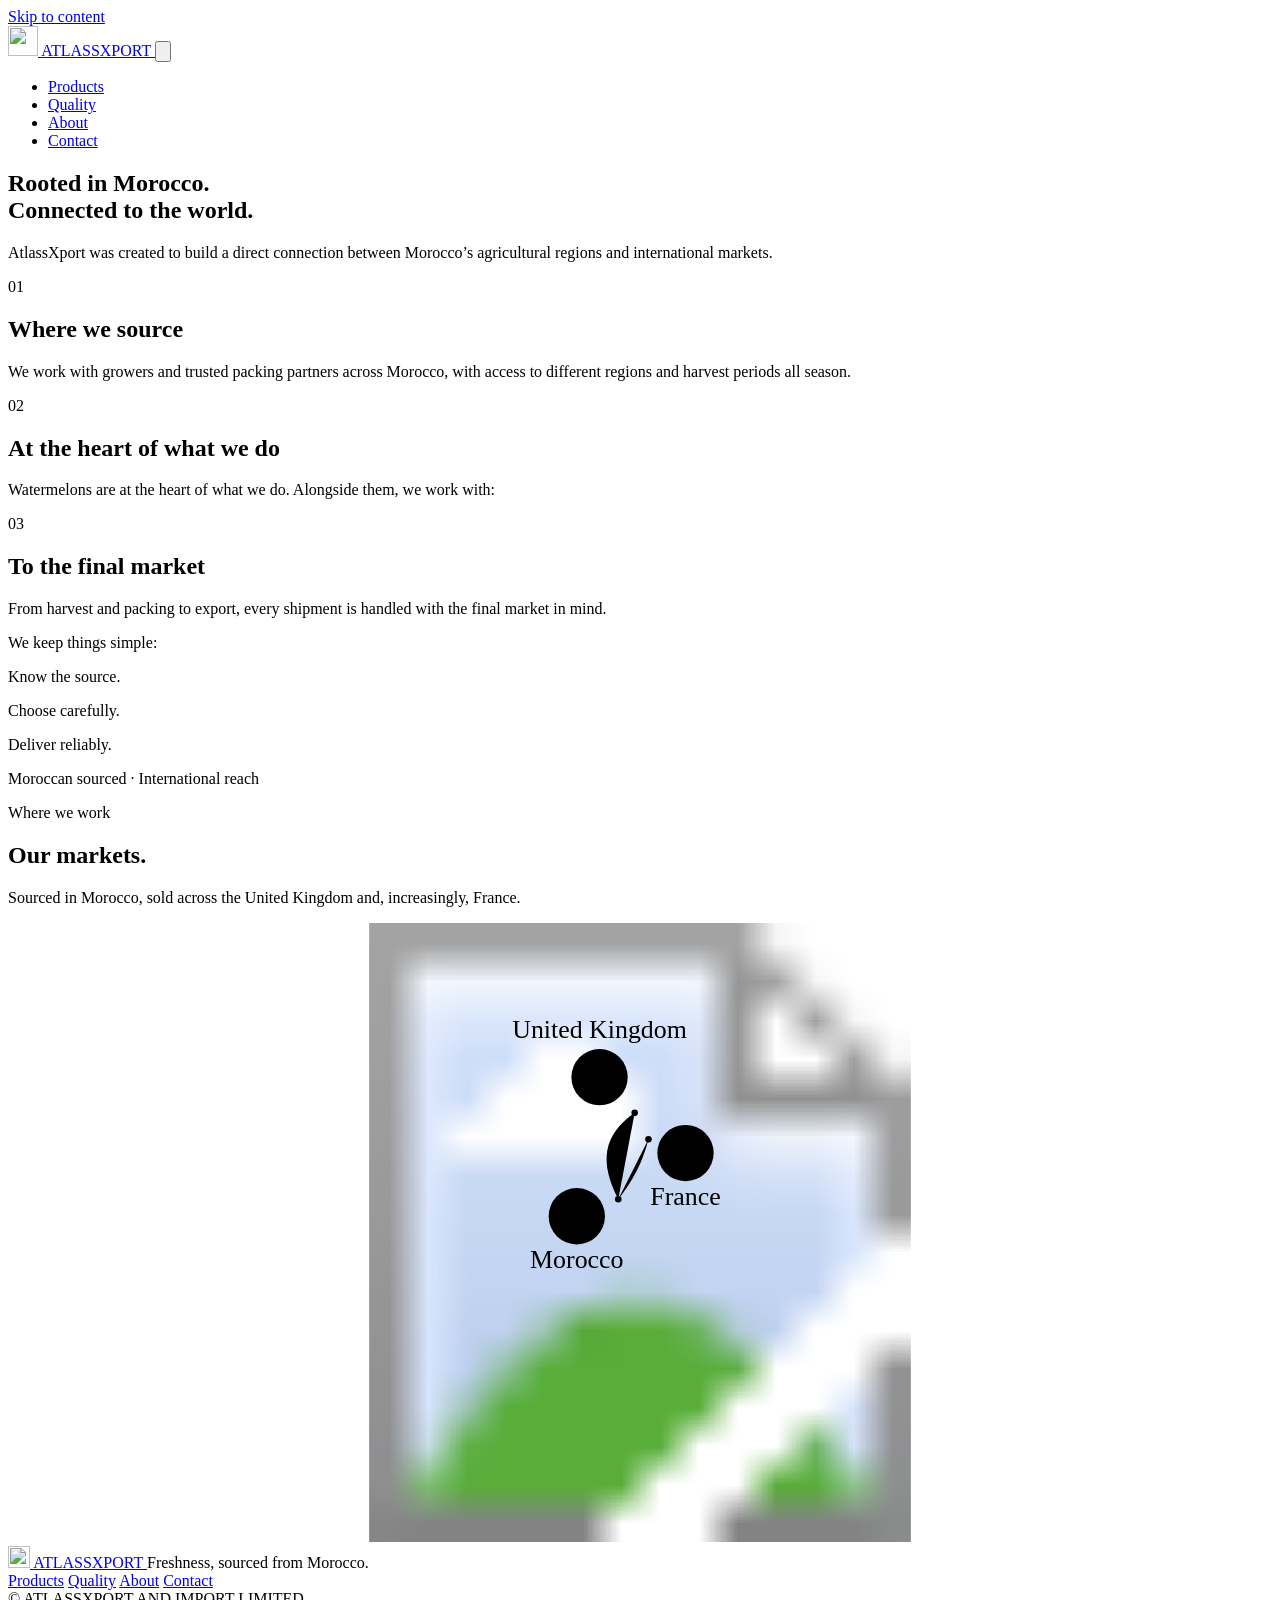
==== about.html @ 6ae71a1c "Add files via upload" ====
<!doctype html>
<html lang="en">
<head>
  <meta charset="utf-8">
  <meta name="viewport" content="width=device-width, initial-scale=1">
  <title>About — ATLASSXPORT</title>
  <meta name="description" content="ATLASSXPORT connects Moroccan agriculture with international markets, from a UK base.">
  <meta property="og:title" content="About — ATLASSXPORT">
  <meta property="og:description" content="ATLASSXPORT connects Moroccan agriculture with international markets, from a UK base.">
  <meta property="og:type" content="website">
  <link rel="icon" href="assets/logo.png" type="image/png">
  <link rel="stylesheet" href="css/style.css?v=23">
</head>
<body>
  <a class="skip-link" href="#main">Skip to content</a>

  <header class="site-header">
    <nav class="site-nav" aria-label="Primary">
      <a class="brand" href="index.html">
        <img src="assets/logo.png" alt="" width="30" height="30">
        <span>ATLASSXPORT</span>
      </a>
      <button class="nav-toggle" aria-expanded="false" aria-controls="nav-links" aria-label="Toggle menu">
        <svg viewBox="0 0 24 24" fill="none" stroke="currentColor" stroke-width="2" stroke-linecap="round"><path d="M3 6h18M3 12h18M3 18h18"/></svg>
      </button>
      <ul class="nav-links" id="nav-links">
        <li><a href="index.html">Products</a></li>
        <li><a href="quality.html">Quality</a></li>
        <li><a href="about.html" aria-current="page">About</a></li>
        <li><a href="contact.html">Contact</a></li>
      </ul>
    </nav>
  </header>

  <main id="main">
    <div class="wrap">
      <section class="ab-hero" aria-label="About AtlassXport">
        <h1 class="ab-title reveal">Rooted in Morocco.<br><span>Connected to the world.</span></h1>
        <p class="ab-lead reveal">AtlassXport was created to build a direct connection between Morocco&rsquo;s agricultural regions and international markets.</p>

        <div class="ab-grid">
          <article class="ab-card reveal" style="--c:#145c39">
            <span class="ab-num">01</span>
            <h2>Where we source</h2>
            <p>We work with growers and trusted packing partners across Morocco, with access to different regions and harvest periods all season.</p>
          </article>
          <article class="ab-card ab-card--wide reveal" style="--c:#c81e3e;--reveal-delay:120ms">
            <span class="ab-num">02</span>
            <h2>At the heart of what we do</h2>
            <p>Watermelons are at the heart of what we do. Alongside them, we work with:</p>
            <div class="ab-chips" data-product-chips aria-label="Our products"></div>
          </article>
          <article class="ab-card reveal" style="--c:#e8720c;--reveal-delay:240ms">
            <span class="ab-num">03</span>
            <h2>To the final market</h2>
            <p>From harvest and packing to export, every shipment is handled with the final market in mind.</p>
          </article>
        </div>

        <div class="ab-quote reveal">
          <p class="ab-quote-lead">We keep things simple:</p>
          <p class="ab-quote-line" style="--i:0">Know the source.</p>
          <p class="ab-quote-line" style="--i:1">Choose carefully.</p>
          <p class="ab-quote-line" style="--i:2">Deliver reliably.</p>
        </div>
      </section>

      <section class="stripe reveal journey-section" aria-label="From Morocco to the world">
        <p class="final-line">Moroccan sourced &middot; International reach</p>
      </section>

      <section class="stripe reveal markets-section" aria-label="Where we work">
        <span class="section-label">Where we work</span>
        <h2 class="mega markets-heading">Our markets.</h2>
        <p class="story-line">Sourced in Morocco, sold across the United Kingdom and, increasingly, France.</p>

        <div class="markets-map" data-markets-map>
          <svg class="markets-svg" viewBox="0 0 1000 490" role="group" aria-label="World map showing Morocco, the United Kingdom and France" data-map-svg>
            <defs>
              <clipPath id="flag-clip"><circle r="16"/></clipPath>
              <g id="flag-uk">
                <rect x="-16" y="-16" width="32" height="32" fill="#012169"/>
                <path d="M-16 -16L16 16M16 -16L-16 16" stroke="#fff" stroke-width="6"/>
                <path d="M-16 -16L16 16M16 -16L-16 16" stroke="#C8102E" stroke-width="2.4"/>
                <path d="M-16 0H16M0 -16V16" stroke="#fff" stroke-width="11"/>
                <path d="M-16 0H16M0 -16V16" stroke="#C8102E" stroke-width="6.4"/>
              </g>
              <g id="flag-fr">
                <rect x="-16" y="-16" width="10.7" height="32" fill="#0055A4"/>
                <rect x="-5.4" y="-16" width="10.8" height="32" fill="#fff"/>
                <rect x="5.3" y="-16" width="10.7" height="32" fill="#EF4135"/>
              </g>
              <g id="flag-ma">
                <rect x="-16" y="-16" width="32" height="32" fill="#C1272D"/>
                <path d="M0 -8.5L5 6.9L-8.1 -2.6H8.1L-5 6.9Z" fill="none" stroke="#006233" stroke-width="2.3" stroke-linejoin="miter"/>
              </g>
            </defs>

            <image href="assets/world-land.svg?v=3" x="0" y="0" width="1000" height="489.8" preserveAspectRatio="xMidYMid meet"/>

            <path class="route route--uk" d="M482.8 218.6C468 190 470 168 495.8 150.2"/>
            <path class="route route--fr" d="M482.8 218.6C494 204 502 190 506.7 171.1"/>

            <line class="leader" x1="495.8" y1="150.2" x2="468" y2="122"/>
            <line class="leader" x1="506.7" y1="171.1" x2="536" y2="182"/>
            <line class="leader" x1="482.8" y1="218.6" x2="450" y2="232"/>
            <circle class="geo-dot" cx="495.8" cy="150.2" r="2.6"/>
            <circle class="geo-dot" cx="506.7" cy="171.1" r="2.6"/>
            <circle class="geo-dot" cx="482.8" cy="218.6" r="2.6"/>

            <g class="market-flag market-flag--ma" data-market="ma" transform="translate(450 232) scale(1.28)" tabindex="0" role="button" aria-label="Morocco" aria-expanded="false">
              <g class="flag-inner">
                <circle class="flag-ping" r="16"/>
                <g clip-path="url(#flag-clip)"><use href="#flag-ma"/></g>
                <circle class="flag-edge" r="17.4"/>
                <circle class="flag-ring" r="16"/>
              </g>
              <text class="flag-label" y="32" text-anchor="middle">Morocco</text>
            </g>
            <g class="market-flag market-flag--uk" data-market="uk" transform="translate(468 122) scale(1.28)" tabindex="0" role="button" aria-label="United Kingdom" aria-expanded="false">
              <g class="flag-inner">
                <circle class="flag-ping" r="16"/>
                <g clip-path="url(#flag-clip)"><use href="#flag-uk"/></g>
                <circle class="flag-edge" r="17.4"/>
                <circle class="flag-ring" r="16"/>
              </g>
              <text class="flag-label" y="-24" text-anchor="middle">United Kingdom</text>
            </g>
            <g class="market-flag market-flag--fr" data-market="fr" transform="translate(536 182) scale(1.28)" tabindex="0" role="button" aria-label="France" aria-expanded="false">
              <g class="flag-inner">
                <circle class="flag-ping" r="16"/>
                <g clip-path="url(#flag-clip)"><use href="#flag-fr"/></g>
                <circle class="flag-edge" r="17.4"/>
                <circle class="flag-ring" r="16"/>
              </g>
              <text class="flag-label" y="32" text-anchor="middle">France</text>
            </g>
          </svg>

          <div class="market-card" data-market-card hidden>
            <strong data-market-card-title></strong>
            <span data-market-card-text></span>
          </div>
        </div>
      </section>
    </div>
  </main>

  <footer class="site-footer">
    <div class="wrap">
      <a class="foot-brand" href="index.html">
        <img src="assets/logo.png" alt="" width="22" height="22">
        <span>ATLASSXPORT</span>
      </a>
      <span>Freshness, sourced from Morocco.</span>
      <div class="foot-links">
        <a href="index.html">Products</a>
        <a href="quality.html">Quality</a>
        <a href="about.html">About</a>
        <a href="contact.html">Contact</a>
      </div>
      <span>&copy; <span data-year></span> ATLASSXPORT AND IMPORT LIMITED</span>
    </div>
  </footer>

  <script src="js/products.js?v=23"></script>
  <script src="js/main.js?v=23"></script>
</body>
</html>
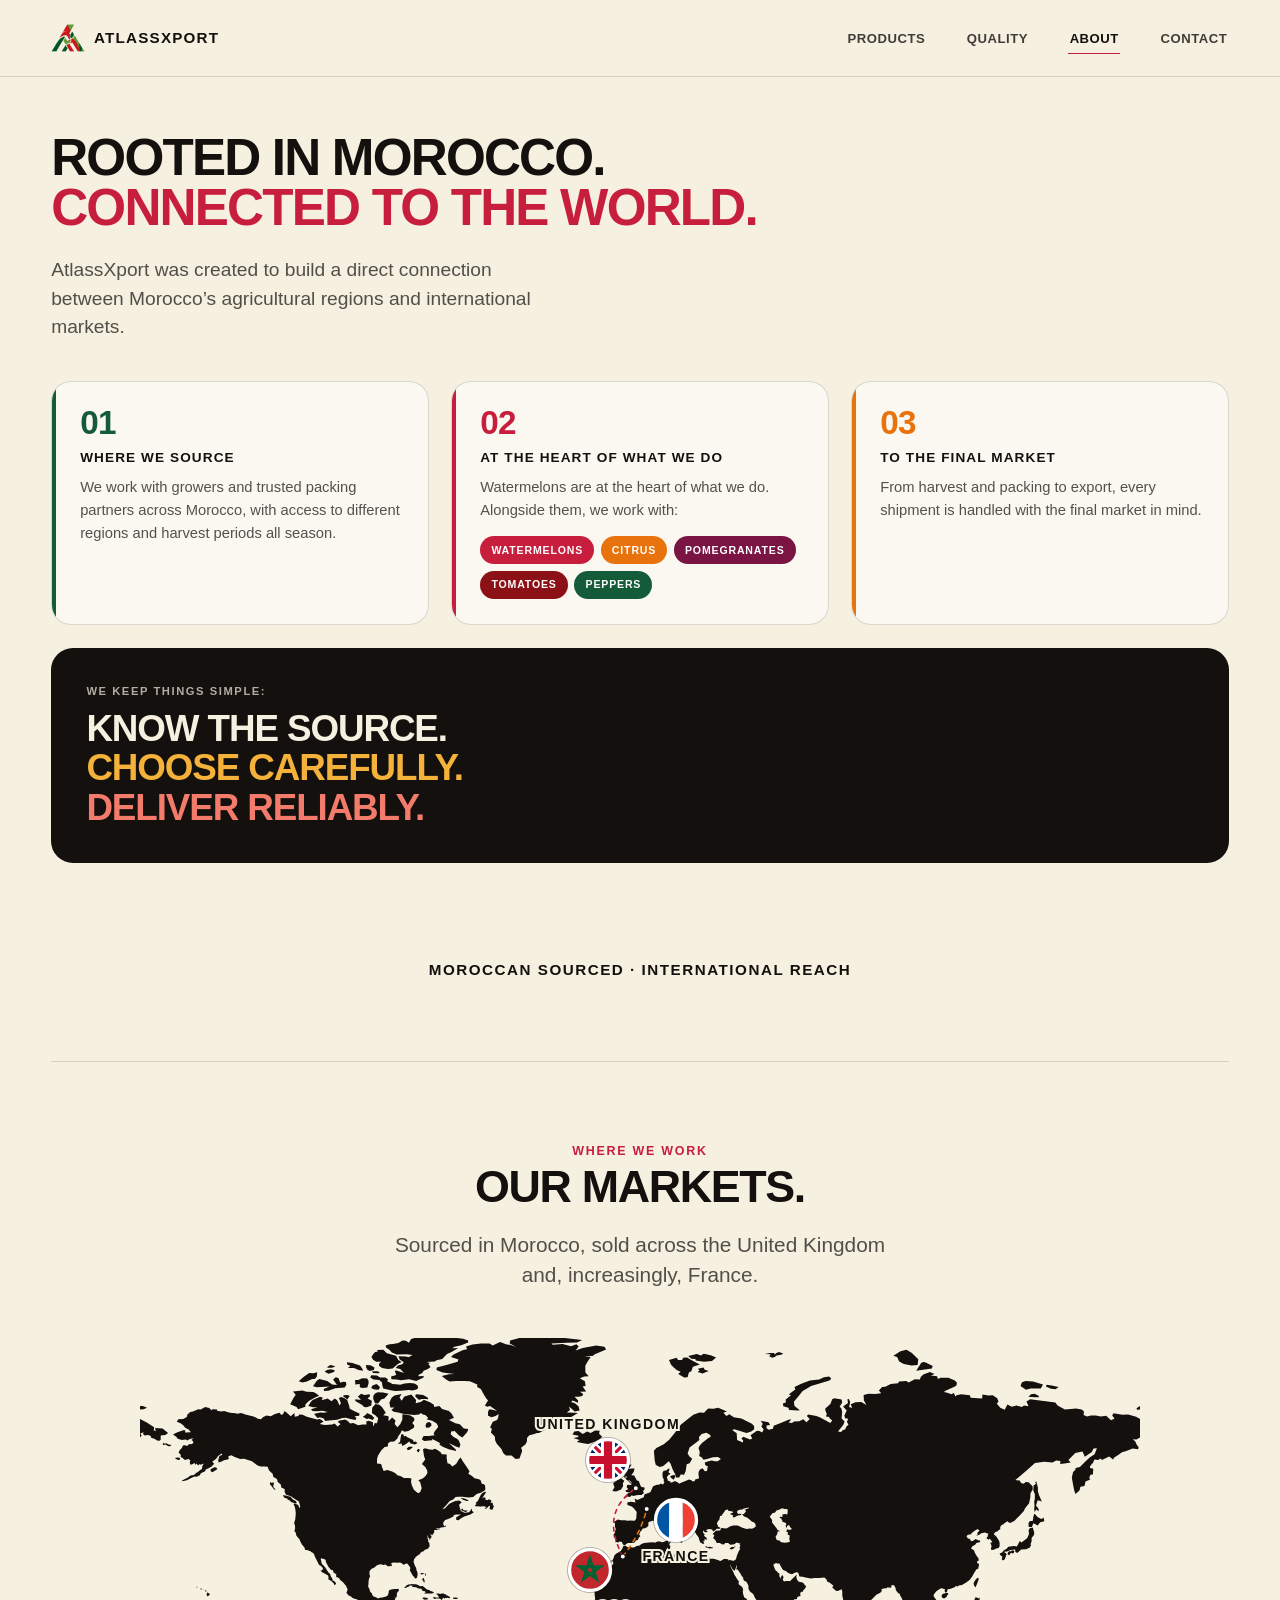
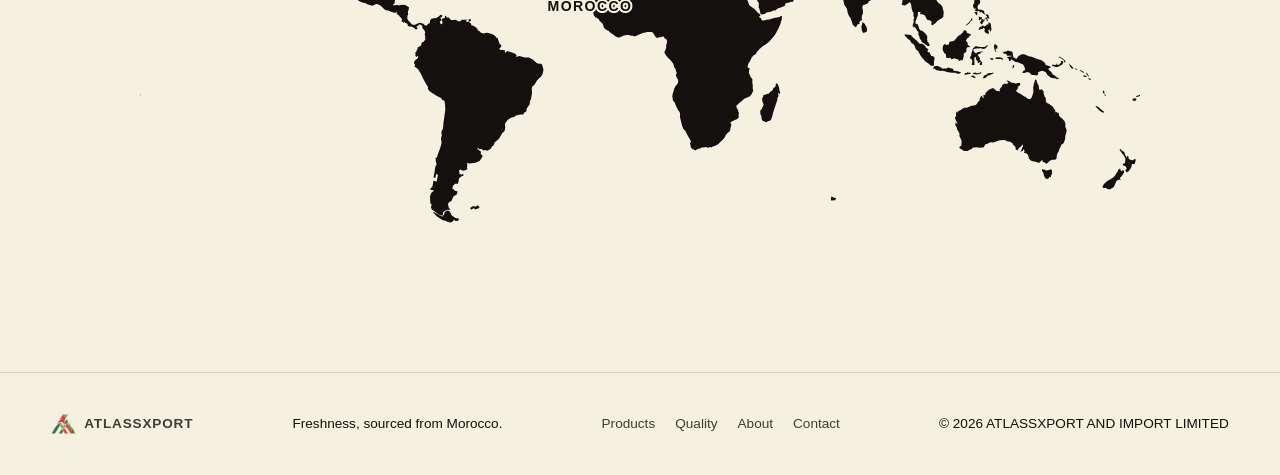
==== commit 9437c25f: "Add files via upload" ====
--- a/about.html
+++ b/about.html
@@ -9,7 +9,7 @@
   <meta property="og:description" content="ATLASSXPORT connects Moroccan agriculture with international markets, from a UK base.">
   <meta property="og:type" content="website">
   <link rel="icon" href="assets/logo.png" type="image/png">
-  <link rel="stylesheet" href="css/style.css?v=23">
+  <link rel="stylesheet" href="css/style.css?v=34">
 </head>
 <body>
   <a class="skip-link" href="#main">Skip to content</a>
@@ -163,7 +163,7 @@
     </div>
   </footer>
 
-  <script src="js/products.js?v=23"></script>
-  <script src="js/main.js?v=23"></script>
+  <script src="js/products.js?v=34"></script>
+  <script src="js/main.js?v=34"></script>
 </body>
 </html>
--- a/css/style.css
+++ b/css/style.css
@@ -0,0 +1,1125 @@
+/* =========================================================
+   ATLASSXPORT — style.css
+   Palette + type scale are centralized here as CSS variables.
+   ========================================================= */
+:root {
+  --cream: #f6f0e1;
+  --cream-dim: #ece2ca;
+  --black: #14100d;
+  --black-soft: rgba(20, 16, 13, 0.72);
+
+  --accent: #c81e3e;       /* brand red — nav, buttons, focus, numerals */
+  --accent-dark: #841531;
+  --success: #145c39;      /* form confirmation message */
+
+  --line: rgba(20, 16, 13, 0.14);
+  --line-on-dark: rgba(246, 240, 225, 0.22);
+  --radius: 14px;
+  --nav-h: 76px;
+  --font: -apple-system, "Segoe UI", Roboto, Helvetica, Arial, sans-serif;
+  --ease: cubic-bezier(.2, .7, .2, 1);
+  color-scheme: light;
+}
+
+/* ---------- reset ---------- */
+* { box-sizing: border-box; }
+html {
+  scroll-behavior: smooth;
+  scroll-padding-top: calc(var(--nav-h) + 1rem);
+  -webkit-text-size-adjust: 100%;
+}
+body {
+  -webkit-tap-highlight-color: transparent;
+  margin: 0;
+  min-height: 100dvh;
+  display: flex;
+  flex-direction: column;
+  font-family: var(--font);
+  background: var(--cream);
+  color: var(--black);
+  line-height: 1.45;
+  -webkit-font-smoothing: antialiased;
+  overflow-x: hidden;
+}
+body > main { flex: 1; }
+img, svg { max-width: 100%; display: block; }
+a { color: inherit; }
+h1, h2, h3, p, dl, dd { margin: 0; }
+ul { margin: 0; padding: 0; list-style: none; }
+button { font: inherit; }
+
+:focus-visible {
+  outline: 3px solid var(--accent);
+  outline-offset: 3px;
+  border-radius: 4px;
+}
+
+.skip-link {
+  position: absolute;
+  left: 1rem;
+  top: -60px;
+  background: var(--black);
+  color: var(--cream);
+  padding: .75rem 1.25rem;
+  border-radius: 8px;
+  z-index: 300;
+  transition: top .15s var(--ease);
+}
+.skip-link:focus { top: 1rem; }
+
+.wrap {
+  max-width: 1320px;
+  margin-inline: auto;
+  padding-inline: clamp(1.25rem, 4vw, 3.5rem);
+}
+
+.visually-hidden {
+  position: absolute;
+  width: 1px; height: 1px;
+  overflow: hidden;
+  clip: rect(0 0 0 0);
+  white-space: nowrap;
+}
+
+/* ---------- nav (deliberately quiet) ---------- */
+.site-header {
+  position: sticky;
+  top: 0;
+  z-index: 100;
+  background: rgba(246, 240, 225, 0.92);
+  backdrop-filter: blur(6px);
+  border-bottom: 1px solid var(--line);
+  transition: transform .5s var(--ease), box-shadow .4s var(--ease), background .4s var(--ease);
+}
+.site-header.is-scrolled { box-shadow: 0 6px 24px rgba(20, 16, 13, .06); }
+.site-header.is-hidden { transform: translateY(-100%); }
+
+.scroll-progress {
+  position: fixed;
+  inset: 0 0 auto 0;
+  height: 3px;
+  z-index: 200;
+  background: var(--accent);
+  transform: scaleX(0);
+  transform-origin: 0 50%;
+  pointer-events: none;
+}
+.site-nav {
+  display: flex;
+  align-items: center;
+  justify-content: space-between;
+  height: var(--nav-h);
+  max-width: 1320px;
+  margin-inline: auto;
+  padding-inline: clamp(1.25rem, 4vw, 3.5rem);
+}
+.brand {
+  display: flex;
+  align-items: center;
+  gap: .55rem;
+  font-weight: 800;
+  font-size: .95rem;
+  letter-spacing: .08em;
+  text-decoration: none;
+  white-space: nowrap;
+  text-transform: uppercase;
+}
+.brand img { width: 34px; height: 30px; object-fit: contain; }
+
+.nav-links {
+  display: flex;
+  gap: clamp(1.25rem, 3vw, 2.5rem);
+}
+.nav-links a {
+  text-decoration: none;
+  font-weight: 600;
+  font-size: .82rem;
+  letter-spacing: .04em;
+  text-transform: uppercase;
+  padding: .4rem .1rem;
+  border-bottom: 1px solid transparent;
+  opacity: .8;
+}
+.nav-links a[aria-current="page"] { opacity: 1; border-color: var(--accent); }
+.nav-links a:hover { opacity: 1; border-color: var(--black); }
+
+.nav-toggle {
+  display: none;
+  background: none;
+  border: 1px solid var(--line);
+  border-radius: 8px;
+  width: 42px;
+  height: 42px;
+  align-items: center;
+  justify-content: center;
+  cursor: pointer;
+}
+.nav-toggle svg { width: 18px; height: 18px; }
+
+@media (max-width: 760px) {
+  .nav-toggle { display: flex; }
+  .nav-links {
+    position: absolute;
+    top: 100%;
+    left: 0;
+    right: 0;
+    background: var(--cream);
+    flex-direction: column;
+    gap: 0;
+    padding: .4rem clamp(1.25rem, 4vw, 3.5rem) 1rem;
+    border-bottom: 1px solid var(--line);
+    box-shadow: 0 18px 30px rgba(20, 16, 13, .1);
+    transform: translateY(-8px);
+    opacity: 0;
+    visibility: hidden;
+    pointer-events: none;
+    transition: transform .25s var(--ease), opacity .25s var(--ease), visibility 0s linear .25s;
+  }
+  .nav-links.open { transform: translateY(0); opacity: 1; visibility: visible; pointer-events: auto; transition-delay: 0s; }
+  .nav-links li { border-bottom: 1px solid var(--line); }
+  .nav-links li:last-child { border-bottom: 0; }
+  .nav-links a,
+  .nav-links a[aria-current="page"],
+  .nav-links a:hover {
+    display: block;
+    padding: 1.05rem 0;
+    font-size: 1.05rem;
+    border: 0;
+    opacity: 1;
+  }
+  .nav-links a[aria-current="page"] { color: var(--accent); }
+}
+
+/* ---------- footer ---------- */
+.site-footer {
+  border-top: 1px solid var(--line);
+  padding: 2.5rem 0;
+  margin-top: 4rem;
+}
+.site-footer .wrap {
+  display: flex;
+  flex-wrap: wrap;
+  gap: 1.1rem 2rem;
+  align-items: center;
+  justify-content: space-between;
+  font-size: .85rem;
+}
+.site-footer a { text-decoration: none; opacity: .8; }
+.site-footer a:hover { opacity: 1; text-decoration: underline; text-underline-offset: 3px; }
+.foot-brand { display: flex; align-items: center; gap: .5rem; font-weight: 800; letter-spacing: .06em; text-transform: uppercase; font-size: .85rem; }
+.foot-brand img { width: 25px; height: 22px; object-fit: contain; }
+.foot-links { display: flex; gap: 1.25rem; }
+
+/* ---------- shared: oversized editorial type ---------- */
+.mega {
+  font-weight: 800;
+  text-transform: uppercase;
+  letter-spacing: -.03em;
+  line-height: .84;
+  margin: 0;
+}
+.photo-card {
+  display: block;
+  background: #fff;
+  border-radius: var(--radius);
+  padding: clamp(.5rem, 1.6vw, 1.1rem);
+  box-shadow: 0 24px 48px rgba(0, 0, 0, .3);
+}
+.photo-card img {
+  width: 100%;
+  height: 100%;
+  object-fit: contain;
+  border-radius: 6px;
+  display: block;
+}
+.eyebrow {
+  font-weight: 700;
+  letter-spacing: .16em;
+  text-transform: uppercase;
+  font-size: .78rem;
+}
+
+/* ---------- reveal-on-scroll ---------- */
+.reveal {
+  opacity: 0;
+  transform: translateY(22px);
+  transition: opacity .85s var(--ease), transform .85s var(--ease);
+  transition-delay: var(--reveal-delay, 0ms);
+}
+.reveal.is-visible { opacity: 1; transform: none; }
+/* product photos ease in from a hair smaller */
+.showcase-card.reveal .photo-card { transform: scale(.97); }
+.showcase-card.reveal.is-visible .photo-card { transform: none; }
+.showcase-card.reveal.is-visible:hover .photo-card,
+.showcase-card.reveal.is-visible:focus-visible .photo-card { transform: scale(1.05) translateY(-6px); }
+
+@media (prefers-reduced-motion: reduce) {
+  html { scroll-behavior: auto; }
+  .reveal { opacity: 1 !important; transform: none !important; transition: none !important; }
+  * {
+    animation-duration: .001ms !important;
+    animation-iteration-count: 1 !important;
+    transition-duration: .001ms !important;
+  }
+}
+
+/* =========================================================
+   HOME HERO
+   ========================================================= */
+.home-hero {
+  position: relative;
+  background: var(--cream);
+  color: var(--black);
+  overflow: hidden;
+  display: flex;
+  flex-direction: column;
+  align-items: center;
+  text-align: center;
+  gap: 1.1rem;
+  padding: 0 1.25rem 3rem;
+}
+/* Product photos sit on white; multiply + soft edges melt them into the cream page. */
+.hero-rotator {
+  position: relative;
+  width: min(100%, 880px);
+  height: clamp(270px, 50svh, 470px);
+}
+.hero-rotator img {
+  position: absolute;
+  inset: 0;
+  width: 100%;
+  height: 100%;
+  object-fit: contain;
+  mix-blend-mode: multiply;
+  -webkit-mask-image: radial-gradient(ellipse 60% 60% at 50% 50%, #000 60%, transparent 100%);
+  mask-image: radial-gradient(ellipse 60% 60% at 50% 50%, #000 60%, transparent 100%);
+  opacity: 0;
+  transition: opacity 1.4s var(--ease);
+}
+.hero-rotator img.is-active { opacity: 1; animation: hero-float 6s ease-in-out infinite; }
+@keyframes hero-float { 0%, 100% { transform: translateY(0); } 50% { transform: translateY(-7px); } }
+.home-hero .hero-copy {
+  position: relative;
+  z-index: 2;
+}
+.home-hero .eyebrow { color: var(--black-soft); display: block; margin-bottom: .6rem; }
+.home-hero h1 {
+  font-size: clamp(1.6rem, 4vw, 2.8rem);
+  font-weight: 800;
+  letter-spacing: -.01em;
+  max-width: 22ch;
+  margin-inline: auto;
+  text-wrap: balance;
+}
+.scroll-cue {
+  position: relative;
+  z-index: 2;
+  width: 44px;
+  height: 44px;
+  border-radius: 50%;
+  border: 1px solid var(--line);
+  color: var(--black);
+  display: flex;
+  align-items: center;
+  justify-content: center;
+  text-decoration: none;
+  animation: bob 2.4s ease-in-out infinite;
+  transition: border-color .3s var(--ease);
+}
+.scroll-cue:hover { border-color: var(--black); }
+.scroll-cue svg { width: 18px; height: 18px; }
+
+@keyframes rise {
+  from { opacity: 0; transform: translateY(40px) scale(.96); }
+  to   { opacity: 1; transform: none; }
+}
+@keyframes bob {
+  0%, 100% { transform: translateY(0); }
+  50% { transform: translateY(5px); }
+}
+@media (prefers-reduced-motion: reduce) {
+  .scroll-cue { animation: none; }
+  .hero-rotator img { transition: none; }
+}
+
+/* =========================================================
+   HOME / PRODUCT SHOWCASE GRID
+   ========================================================= */
+.showcase {
+  display: grid;
+  grid-template-columns: repeat(6, 1fr);
+}
+.showcase > .showcase-card { grid-column: span 2; }
+.showcase > .span-half { grid-column: span 3; }
+.showcase > .span-full { grid-column: 1 / -1; }
+.showcase-card {
+  position: relative;
+  overflow: hidden;
+  text-decoration: none;
+  color: #fff;
+  display: flex;
+  flex-direction: column;
+  justify-content: flex-end;
+  min-height: 48vh;
+  padding: clamp(1.25rem, 3vw, 2.25rem);
+  outline-offset: -4px;
+}
+.showcase .showcase-card--flagship {
+  grid-column: 1 / -1;
+  min-height: 80vh;
+}
+.showcase .showcase-card--flagship .photo-card { width: min(34%, 320px); aspect-ratio: 4 / 5; }
+.showcase .showcase-card--flagship .card-name { font-size: clamp(1.4rem, 3vw, 2.1rem); }
+.showcase-card .photo-card {
+  width: min(58%, 280px);
+  aspect-ratio: 1 / 1;
+  margin: auto auto 0;
+  transition: transform .5s var(--ease);
+}
+.showcase-card:hover .photo-card,
+.showcase-card:focus-visible .photo-card { transform: scale(1.05) translateY(-6px); }
+.showcase-card .card-row {
+  display: flex;
+  align-items: center;
+  justify-content: space-between;
+  margin-top: 1.5rem;
+}
+.showcase-card .card-name {
+  font-weight: 800;
+  font-size: clamp(1.1rem, 2vw, 1.5rem);
+  text-transform: uppercase;
+  letter-spacing: -.01em;
+}
+.showcase-card .card-arrow {
+  display: inline-flex;
+  align-items: center;
+  gap: .4rem;
+  font-weight: 700;
+  font-size: .78rem;
+  text-transform: uppercase;
+  letter-spacing: .08em;
+  opacity: .9;
+}
+.showcase-card .card-arrow svg { width: 16px; height: 16px; transition: transform .3s var(--ease); }
+.showcase-card:hover .card-arrow svg { transform: translateX(4px); }
+
+@media (max-width: 860px) {
+  .showcase { grid-template-columns: 1fr; }
+  .showcase > .showcase-card, .showcase > .span-half, .showcase > .span-full { grid-column: auto; }
+  .showcase-card { min-height: 56vh; }
+  .showcase .showcase-card--flagship { min-height: 70vh; }
+  .showcase .showcase-card--flagship .photo-card { width: min(62%, 300px); aspect-ratio: 1 / 1; }
+}
+
+/* =========================================================
+   PRODUCT TEMPLATE PAGE
+   ========================================================= */
+.product-hero {
+  position: relative;
+  min-height: min(88vh, 760px);
+  display: flex;
+  flex-direction: column;
+  align-items: center;
+  justify-content: center;
+  color: #fff;
+  text-align: center;
+  gap: clamp(1.25rem, 3vh, 1.75rem);
+  padding: calc(var(--nav-h) + 2rem) 1.25rem 3rem;
+}
+.product-hero .eyebrow { opacity: .85; }
+.product-hero .photo-card {
+  width: min(46vw, 340px);
+  aspect-ratio: 4 / 5;
+  animation: rise .9s var(--ease) both;
+}
+.product-hero .product-name {
+  font-size: clamp(1.8rem, 5vw, 3.2rem);
+  font-weight: 800;
+  text-transform: uppercase;
+  letter-spacing: -.02em;
+}
+.product-hero .tagline {
+  font-size: clamp(.85rem, 1.6vw, 1rem);
+  font-weight: 800;
+  letter-spacing: .14em;
+  text-transform: uppercase;
+  max-width: 34ch;
+  opacity: .92;
+}
+.product-desc {
+  max-width: 58ch;
+  margin: clamp(2rem, 5vw, 3.5rem) auto 0;
+  text-align: center;
+  font-size: clamp(1.05rem, 1.9vw, 1.3rem);
+  color: var(--black-soft);
+}
+
+.product-stats {
+  display: grid;
+  grid-template-columns: repeat(auto-fit, minmax(180px, 1fr));
+  gap: 1px;
+  background: var(--line);
+  border: 1px solid var(--line);
+  border-radius: var(--radius);
+  overflow: hidden;
+  margin-block: clamp(2rem, 5vw, 3.5rem);
+}
+.product-stats div { background: var(--cream); padding: 1.5rem; }
+.product-stats dt {
+  font-size: .72rem;
+  text-transform: uppercase;
+  letter-spacing: .12em;
+  font-weight: 800;
+  color: var(--tint, var(--accent));
+  margin-bottom: .4rem;
+}
+.product-stats dd { font-weight: 700; font-size: 1.05rem; }
+
+.cta-row {
+  display: flex;
+  justify-content: center;
+  padding-bottom: clamp(2.5rem, 5vw, 4rem);
+}
+.cta-btn {
+  display: inline-flex;
+  align-items: center;
+  gap: .6rem;
+  background: var(--black);
+  color: var(--cream);
+  text-decoration: none;
+  font-weight: 800;
+  font-size: .85rem;
+  letter-spacing: .06em;
+  text-transform: uppercase;
+  padding: 1rem 1.75rem;
+  border-radius: 999px;
+  transition: background .25s var(--ease), transform .25s var(--ease);
+}
+.cta-btn:hover { background: var(--tint, var(--accent)); transform: translateY(-2px); }
+.cta-btn svg { width: 16px; height: 16px; }
+
+.more-products { padding-bottom: clamp(3rem, 6vw, 5rem); }
+.section-label {
+  font-size: .78rem;
+  font-weight: 800;
+  letter-spacing: .14em;
+  text-transform: uppercase;
+  color: var(--tint, var(--accent));
+  margin-bottom: .5rem;
+  display: block;
+}
+.more-grid {
+  display: grid;
+  grid-template-columns: repeat(auto-fit, minmax(220px, 1fr));
+  gap: clamp(1rem, 2.5vw, 1.5rem);
+}
+.more-grid .showcase-card { min-height: 320px; border-radius: var(--radius); }
+
+.back-link {
+  display: inline-flex;
+  align-items: center;
+  gap: .4rem;
+  font-weight: 700;
+  text-decoration: none;
+  border-bottom: 2px solid var(--tint, var(--accent));
+  padding-bottom: 2px;
+  font-size: .9rem;
+}
+
+.home-story { text-align: center; }
+.home-story .story-line { margin-top: 1.25rem; max-width: 40ch; }
+.home-story .back-link { margin-top: 1.4rem; }
+.home-intro {
+  padding-block: clamp(2.5rem, 7vw, 4.5rem) clamp(.5rem, 2vw, 1.5rem);
+}
+.home-intro .home-story { width: 100%; }
+.home-story-heading {
+  font-size: clamp(2rem, 5vw, 3.5rem);
+  margin-top: .75rem;
+}
+
+/* =========================================================
+   GENERIC PAGE HERO / STRIPES (about, quality, contact)
+   ========================================================= */
+.page-hero {
+  padding: calc(var(--nav-h) + 3rem) 0 1rem;
+  text-align: center;
+}
+.page-hero h1 {
+  font-size: clamp(2.4rem, 8vw, 5.5rem);
+  font-weight: 800;
+  letter-spacing: -.02em;
+  text-transform: uppercase;
+  line-height: .95;
+}
+.page-hero p {
+  margin-top: 1.1rem;
+  font-size: clamp(1rem, 1.8vw, 1.2rem);
+  max-width: 40ch;
+  margin-inline: auto;
+  color: var(--black-soft);
+}
+
+.stripe { padding-block: clamp(3rem, 7vw, 5rem); }
+.stripe + .stripe { border-top: 1px solid var(--line); }
+
+/* ---------- longer copy blocks: comfortable, compact reading width ---------- */
+/* ---------- about: editorial intro ---------- */
+.ab-hero { padding-block: clamp(2rem, 5vw, 3.5rem) 0; }
+.ab-title {
+  font-weight: 800;
+  text-transform: uppercase;
+  letter-spacing: -.035em;
+  line-height: .98;
+  font-size: clamp(1.8rem, 4.4vw, 3.2rem);
+}
+.ab-title span { color: var(--accent); }
+.ab-lead {
+  margin-top: clamp(1rem, 2vw, 1.4rem);
+  max-width: 46ch;
+  font-size: clamp(1rem, 1.6vw, 1.2rem);
+  line-height: 1.5;
+  color: var(--black-soft);
+}
+.ab-grid {
+  display: grid;
+  grid-template-columns: repeat(6, 1fr);
+  gap: clamp(.9rem, 2vw, 1.4rem);
+  margin-top: clamp(1.6rem, 3.5vw, 2.4rem);
+}
+.ab-card {
+  grid-column: span 2;
+  position: relative;
+  padding: clamp(1.1rem, 2vw, 1.5rem) clamp(1.1rem, 2vw, 1.5rem) clamp(1.2rem, 2vw, 1.6rem) clamp(1.3rem, 2.2vw, 1.75rem);
+  border-radius: 20px;
+  background: rgba(255, 255, 255, .55);
+  border: 1px solid var(--line);
+  overflow: hidden;
+  transition: transform .5s var(--ease), box-shadow .5s var(--ease), background .4s var(--ease);
+}
+.ab-card::before {
+  content: "";
+  position: absolute;
+  inset: 0 auto 0 0;
+  width: 4px;
+  background: var(--c);
+}
+.ab-card--wide { grid-column: span 2; }
+.ab-card.is-visible:hover { transform: translateY(-4px); box-shadow: 0 18px 40px rgba(20, 16, 13, .09); background: #fff; }
+.ab-num {
+  display: block;
+  font-weight: 800;
+  font-size: clamp(1.6rem, 2.6vw, 2.1rem);
+  line-height: 1;
+  letter-spacing: -.02em;
+  color: var(--c);
+}
+.ab-card h2 {
+  margin-top: .55rem;
+  font-size: .85rem;
+  font-weight: 800;
+  letter-spacing: .08em;
+  text-transform: uppercase;
+}
+.ab-card p { margin-top: .55rem; color: var(--black-soft); line-height: 1.55; font-size: .92rem; }
+.ab-chips { display: flex; flex-wrap: wrap; gap: .4rem; margin-top: .9rem; }
+.ab-chip {
+  font-size: .66rem;
+  font-weight: 800;
+  letter-spacing: .08em;
+  text-transform: uppercase;
+  text-decoration: none;
+  color: #fff;
+  background: var(--chip);
+  padding: .4rem .7rem;
+  border-radius: 999px;
+  transition: transform .25s var(--ease), box-shadow .25s var(--ease);
+}
+.ab-chip:hover { transform: translateY(-2px); box-shadow: 0 8px 18px rgba(20, 16, 13, .18); }
+
+.ab-quote {
+  margin-top: clamp(1rem, 2vw, 1.4rem);
+  padding: clamp(1.4rem, 3vw, 2.2rem) clamp(1.3rem, 3vw, 2.2rem);
+  border-radius: 22px;
+  background: var(--black);
+  color: var(--cream);
+}
+.ab-quote-lead {
+  font-weight: 700;
+  letter-spacing: .14em;
+  text-transform: uppercase;
+  font-size: .7rem;
+  opacity: .7;
+  margin-bottom: .6rem;
+}
+.ab-quote-line {
+  font-weight: 800;
+  text-transform: uppercase;
+  letter-spacing: -.03em;
+  line-height: 1.08;
+  font-size: clamp(1.3rem, 3.2vw, 2.3rem);
+  opacity: .28;
+  transform: translateX(-12px);
+  transition: opacity .9s var(--ease), transform .9s var(--ease), color .9s var(--ease);
+  transition-delay: calc(var(--i) * 260ms + 250ms);
+}
+.ab-quote.is-visible .ab-quote-line { opacity: 1; transform: none; }
+.ab-quote.is-visible .ab-quote-line:nth-of-type(3) { color: #f4b23a; }
+.ab-quote.is-visible .ab-quote-line:nth-of-type(4) { color: #f27b6b; }
+.ab-quote.is-visible .ab-quote-line:nth-of-type(5) { color: #7fd0a2; }
+
+@media (max-width: 860px) {
+  .ab-grid { grid-template-columns: 1fr; }
+  .ab-card, .ab-card--wide { grid-column: auto; }
+}
+@media (prefers-reduced-motion: reduce) {
+  .ab-quote-line { opacity: 1; transform: none; }
+}
+.journey-section .story-line { max-width: 62ch; font-size: clamp(1rem, 1.5vw, 1.15rem); line-height: 1.6; }
+
+/* ---------- about: visual journey ---------- */
+.journey {
+  display: flex;
+  flex-wrap: wrap;
+  align-items: center;
+  justify-content: center;
+  gap: .75rem 0;
+  text-align: center;
+}
+.journey-step {
+  font-weight: 800;
+  font-size: clamp(1.1rem, 3vw, 1.9rem);
+  text-transform: uppercase;
+  letter-spacing: -.01em;
+  padding-inline: .5rem;
+}
+.journey-arrow {
+  width: clamp(28px, 4vw, 44px);
+  height: 20px;
+  opacity: .45;
+  margin-inline: .25rem;
+}
+@media (max-width: 640px) {
+  .journey { flex-direction: column; }
+  .journey-arrow { width: 20px; height: 28px; transform: rotate(90deg); }
+}
+
+.story-line {
+  max-width: 46ch;
+  margin: 1.5rem auto 0;
+  font-size: clamp(1.05rem, 1.9vw, 1.3rem);
+  text-align: center;
+  color: var(--black-soft);
+}
+.story-line strong { color: var(--black); }
+.final-line {
+  text-align: center;
+  font-weight: 800;
+  letter-spacing: .1em;
+  text-transform: uppercase;
+  font-size: .95rem;
+  margin-top: 1rem;
+}
+
+/* ---------- about: markets map ---------- */
+.markets-section, .journey-section { text-align: center; }
+.markets-heading {
+  font-size: clamp(1.8rem, 4.5vw, 2.8rem);
+  margin-top: .5rem;
+}
+.markets-map {
+  --sea: var(--cream);
+  position: relative;
+  max-width: 1000px;
+  margin: clamp(2rem, 5vw, 3rem) auto 0;
+}
+.markets-svg { width: 100%; height: auto; display: block; overflow: hidden; }
+@media (max-width: 720px) {
+  .flag-label { font-size: 12px; stroke-width: 3px; }
+  .markets-map { width: 100vw; margin-left: calc(50% - 50vw); }
+}
+.route {
+  fill: none;
+  stroke: var(--accent);
+  stroke-width: 1.6;
+  stroke-linecap: round;
+  stroke-dasharray: 4 5;
+  animation: route-flow 2.2s linear infinite;
+}
+.route--fr { stroke: #e8720c; }
+@keyframes route-flow { to { stroke-dashoffset: -18; } }
+.leader { stroke: var(--black); stroke-width: 1.1; opacity: .7; }
+.geo-dot { fill: #fff; stroke: var(--black); stroke-width: 1.2; }
+
+.market-flag { --pin: 200, 30, 62; cursor: pointer; outline: none; }
+.market-flag--fr { --pin: 0, 85, 164; }
+.market-flag--ma { --pin: 193, 39, 45; }
+.flag-inner {
+  transform-box: fill-box;
+  transform-origin: center;
+  transition: transform .3s var(--ease);
+}
+.market-flag:hover .flag-inner,
+.market-flag:focus-visible .flag-inner,
+.market-flag[aria-expanded="true"] .flag-inner { transform: scale(1.22); }
+.flag-ring { fill: none; stroke: #fff; stroke-width: 2.6; }
+.flag-edge { fill: none; stroke: rgba(20, 16, 13, .35); stroke-width: 1; }
+.market-flag:focus-visible .flag-ring { stroke: var(--accent); stroke-width: 3.4; }
+.flag-ping {
+  fill: none;
+  stroke: rgb(var(--pin));
+  stroke-width: 2;
+  transform-box: fill-box;
+  transform-origin: center;
+  animation: flag-ping 2.6s ease-out infinite;
+}
+@keyframes flag-ping {
+  0%   { transform: scale(1); opacity: .7; }
+  100% { transform: scale(2); opacity: 0; }
+}
+.flag-label {
+  font-family: var(--font);
+  font-size: 11px;
+  font-weight: 800;
+  letter-spacing: .1em;
+  text-transform: uppercase;
+  fill: var(--black);
+  stroke: var(--sea);
+  stroke-width: 3.2px;
+  paint-order: stroke;
+  pointer-events: none;
+}
+
+.market-card {
+  position: absolute;
+  z-index: 3;
+  background: #fff;
+  border-radius: 10px;
+  padding: .8rem 1.1rem;
+  box-shadow: 0 16px 32px rgba(20, 16, 13, .22);
+  min-width: 170px;
+  max-width: 230px;
+  text-align: left;
+  transform: translate(-50%, calc(-100% - 26px));
+  pointer-events: none;
+}
+.market-card strong {
+  display: block;
+  font-size: .85rem;
+  text-transform: uppercase;
+  letter-spacing: .04em;
+  margin-bottom: .2rem;
+}
+.market-card span { font-size: .85rem; color: var(--black-soft); }
+.market-card[hidden] { display: none; }
+
+/* ---------- quality: interactive process ---------- */
+.q-stepper {
+  display: grid;
+  grid-template-columns: minmax(230px, 4fr) 8fr;
+  gap: clamp(1.25rem, 3.5vw, 3rem);
+  margin-top: clamp(2rem, 5vw, 3.5rem);
+  --stage: #145c39;
+}
+.q-tabs { display: flex; flex-direction: column; gap: .35rem; }
+.q-tab {
+  position: relative;
+  display: grid;
+  grid-template-columns: auto 1fr;
+  align-items: center;
+  column-gap: 1.1rem;
+  text-align: left;
+  padding: 1.1rem 1.25rem 1.3rem;
+  background: none;
+  border: 0;
+  border-radius: 16px;
+  cursor: pointer;
+  color: var(--black);
+  transition: background .35s var(--ease), transform .35s var(--ease);
+}
+.q-tab:hover { background: rgba(20, 16, 13, .05); transform: translateX(4px); }
+.q-tab.is-active { background: rgba(20, 16, 13, .07); }
+.q-num {
+  font-weight: 800;
+  font-size: clamp(2rem, 3.6vw, 3rem);
+  line-height: 1;
+  letter-spacing: -.03em;
+  color: rgba(20, 16, 13, .22);
+  transition: color .35s var(--ease);
+}
+.q-tab.is-active .q-num { color: var(--stage); }
+.q-name {
+  font-weight: 800;
+  font-size: clamp(1.05rem, 1.8vw, 1.35rem);
+  text-transform: uppercase;
+  letter-spacing: .02em;
+}
+.q-bar {
+  position: absolute;
+  left: 1.25rem;
+  right: 1.25rem;
+  bottom: .55rem;
+  height: 3px;
+  border-radius: 3px;
+  background: transparent;
+  overflow: hidden;
+}
+.q-tab.is-active .q-bar { background: rgba(20, 16, 13, .1); }
+.q-bar i {
+  display: block;
+  height: 100%;
+  width: 100%;
+  background: var(--stage);
+  transform: scaleX(0);
+  transform-origin: 0 50%;
+}
+.q-tab.is-active .q-bar i { transform: scaleX(1); }
+.q-stepper.is-playing .q-tab.is-active .q-bar i {
+  transform: scaleX(0);
+  animation: q-fill 4s linear forwards;
+}
+@keyframes q-fill { to { transform: scaleX(1); } }
+.q-stepper.is-held .q-tab.is-active .q-bar i { animation-play-state: paused; }
+
+.q-stage {
+  position: relative;
+  overflow: hidden;
+  isolation: isolate;
+  min-height: clamp(420px, 52vw, 540px);
+  padding: clamp(1.5rem, 3.5vw, 2.75rem);
+  border-radius: 28px;
+  background: var(--stage);
+  color: #fff;
+  display: flex;
+  flex-direction: column;
+  justify-content: space-between;
+  gap: 1.5rem;
+  transition: background .7s var(--ease);
+}
+.q-ghost {
+  position: absolute;
+  z-index: -1;
+  right: -.05em;
+  bottom: -.22em;
+  font-weight: 800;
+  font-size: clamp(11rem, 26vw, 20rem);
+  line-height: 1;
+  letter-spacing: -.06em;
+  color: rgba(255, 255, 255, .09);
+  pointer-events: none;
+}
+.q-scene {
+  width: min(100%, 380px);
+  height: auto;
+  align-self: flex-end;
+  fill: none;
+  stroke: #fff;
+  stroke-width: 3;
+  stroke-linecap: round;
+  stroke-linejoin: round;
+}
+.scene { opacity: 0; transition: opacity .3s var(--ease); }
+.q-scene { position: relative; }
+.scene:not(.is-active) { display: none; }
+.scene.is-active { opacity: 1; }
+.scene .draw { stroke-dasharray: 1; stroke-dashoffset: 1; }
+.scene.is-active .draw { animation: q-draw 1.1s var(--ease) forwards; }
+.scene.is-active .draw:nth-child(2) { animation-delay: .08s; }
+.scene.is-active .draw:nth-child(3) { animation-delay: .16s; }
+.scene.is-active .draw:nth-child(4) { animation-delay: .24s; }
+.scene.is-active .draw:nth-child(5) { animation-delay: .32s; }
+.scene.is-active .draw:nth-child(6) { animation-delay: .4s; }
+.scene.is-active .draw:nth-child(7) { animation-delay: .48s; }
+.scene.is-active .route-dash { animation: q-draw 1.4s var(--ease) .3s forwards; }
+@keyframes q-draw { to { stroke-dashoffset: 0; } }
+.sun { transform-box: fill-box; transform-origin: center; animation: q-spin 24s linear infinite; }
+@keyframes q-spin { to { transform: rotate(360deg); } }
+
+.q-copy { max-width: 46ch; }
+.q-copy.is-swapping > * { animation: q-in .6s var(--ease) both; }
+.q-copy.is-swapping > *:nth-child(2) { animation-delay: .07s; }
+.q-copy.is-swapping > *:nth-child(3) { animation-delay: .14s; }
+@keyframes q-in { from { opacity: 0; transform: translateY(14px); } to { opacity: 1; transform: none; } }
+.q-title {
+  font-weight: 800;
+  font-size: clamp(2rem, 4.6vw, 3.4rem);
+  line-height: .95;
+  letter-spacing: -.03em;
+  text-transform: uppercase;
+}
+.q-text { margin-top: .9rem; font-size: clamp(1rem, 1.5vw, 1.15rem); line-height: 1.55; color: rgba(255, 255, 255, .92); }
+.q-list { margin-top: 1.1rem; display: flex; flex-wrap: wrap; gap: .5rem; }
+.q-list li {
+  font-size: .78rem;
+  font-weight: 800;
+  letter-spacing: .08em;
+  text-transform: uppercase;
+  padding: .5rem .85rem;
+  border: 1px solid rgba(255, 255, 255, .45);
+  border-radius: 999px;
+}
+
+.q-cta { text-align: center; padding-block: clamp(2.5rem, 6vw, 4.5rem) 1rem; }
+.q-cta-line {
+  font-weight: 800;
+  letter-spacing: .1em;
+  text-transform: uppercase;
+  font-size: .9rem;
+  margin-bottom: 1.4rem;
+}
+
+@media (max-width: 860px) {
+  .q-stepper { grid-template-columns: 1fr; }
+  .q-tabs {
+    flex-direction: row;
+    gap: .4rem;
+    overflow-x: auto;
+    scroll-snap-type: x mandatory;
+    -webkit-overflow-scrolling: touch;
+    padding-bottom: .25rem;
+  }
+  .q-tab { flex: 0 0 auto; grid-template-columns: auto; row-gap: .25rem; scroll-snap-align: start; padding: .8rem 1.1rem 1.1rem; }
+  .q-tab:hover { transform: none; }
+  .q-num { font-size: 1.6rem; }
+  .q-name { font-size: .85rem; }
+  .q-scene { align-self: center; width: min(78%, 300px); }
+}
+
+/* =========================================================
+   CONTACT
+   ========================================================= */
+.contact-grid {
+  display: grid;
+  grid-template-columns: 1fr 1.15fr;
+  gap: clamp(2rem, 5vw, 4rem);
+  padding-block: clamp(1.5rem, 4vw, 3rem);
+  align-items: start;
+}
+@media (max-width: 820px) { .contact-grid { grid-template-columns: 1fr; } }
+
+.contact-info dt {
+  font-size: .74rem;
+  text-transform: uppercase;
+  letter-spacing: .12em;
+  font-weight: 800;
+  color: var(--accent);
+  margin-top: 1.5rem;
+}
+.contact-info dt:first-child { margin-top: 0; }
+.contact-info dd { margin: .3rem 0 0; font-size: 1.25rem; font-weight: 700; }
+.contact-info dd a { text-decoration: none; }
+.contact-info dd a:hover { text-decoration: underline; }
+
+.field { display: flex; flex-direction: column; gap: .4rem; margin-bottom: 1.1rem; }
+.field label { font-weight: 700; font-size: .85rem; }
+.field input, .field select, .field textarea {
+  border: 1.5px solid var(--line);
+  border-radius: 10px;
+  padding: .8rem .9rem;
+  font: inherit;
+  background: #fff;
+  color: var(--black);
+}
+.field-row { display: grid; grid-template-columns: 1fr 1fr; gap: 0 1rem; }
+@media (max-width: 520px) { .field-row { grid-template-columns: 1fr; } }
+.field textarea { resize: vertical; min-height: 110px; }
+
+.submit-btn {
+  background: var(--accent);
+  color: #fff;
+  border: none;
+  padding: .95rem 1.9rem;
+  border-radius: 999px;
+  font-weight: 800;
+  font-size: .85rem;
+  letter-spacing: .05em;
+  text-transform: uppercase;
+  cursor: pointer;
+  transition: background .2s var(--ease);
+}
+.submit-btn:hover { background: var(--accent-dark); }
+
+.form-note {
+  margin-top: 1rem;
+  font-size: .9rem;
+  font-weight: 700;
+  color: var(--success);
+}
+.form-note[hidden] { display: none; }
+
+/* ---------- keep in touch / card preview ---------- */
+.keep-touch {
+  text-align: center;
+  padding-block: clamp(3rem, 6vw, 5rem);
+}
+.card-preview {
+  margin: 2rem auto 0;
+  max-width: 380px;
+}
+.card-preview svg { width: 100%; height: auto; border-radius: 10px; box-shadow: 0 20px 40px rgba(20, 16, 13, .18); }
+.download-btn {
+  display: inline-flex;
+  align-items: center;
+  gap: .5rem;
+  margin-top: 1.75rem;
+  background: var(--black);
+  color: var(--cream);
+  border: none;
+  padding: .95rem 1.9rem;
+  border-radius: 999px;
+  font-weight: 800;
+  font-size: .82rem;
+  letter-spacing: .06em;
+  text-transform: uppercase;
+  cursor: pointer;
+  transition: background .2s var(--ease);
+}
+.download-btn:hover { background: var(--accent); }
+.download-btn svg { width: 16px; height: 16px; }
+
+/* =========================================================
+   BUSINESS CARD PAGE
+   ========================================================= */
+.card-page { padding: calc(var(--nav-h) + 2.5rem) 0 4rem; }
+.card-page .page-hero { padding-top: 0; }
+.card-stage {
+  display: flex;
+  flex-wrap: wrap;
+  gap: clamp(1.5rem, 4vw, 3rem);
+  justify-content: center;
+  margin-top: 2.5rem;
+}
+.card-face {
+  width: min(90vw, 400px);
+}
+.card-face svg { width: 100%; height: auto; box-shadow: 0 24px 50px rgba(20, 16, 13, .2); border-radius: 6px; }
+.card-face figcaption {
+  margin-top: .75rem;
+  text-align: center;
+  font-size: .78rem;
+  font-weight: 700;
+  text-transform: uppercase;
+  letter-spacing: .1em;
+  color: var(--black-soft);
+}
+.card-actions {
+  display: flex;
+  gap: 1rem;
+  flex-wrap: wrap;
+  justify-content: center;
+  margin-top: 2.5rem;
+}
+
+@media print {
+  @page { size: 90mm 50mm; margin: 0; }
+  html, body { background: #14100d; margin: 0; }
+  .site-header, .site-footer, .card-page .page-hero, .card-actions, .skip-link, .scroll-progress { display: none !important; }
+  .card-page { padding: 0; }
+  .card-page .wrap { padding: 0; max-width: none; }
+  .card-stage { display: block; gap: 0; margin: 0; }
+  .card-face { width: 90mm; height: 50mm; margin: 0; break-after: page; page-break-after: always; }
+  .card-face:last-child { break-after: auto; page-break-after: auto; }
+  .card-face svg { width: 90mm; height: 50mm; box-shadow: none; border-radius: 0; }
+  .card-face figcaption { display: none; }
+  .reveal { opacity: 1 !important; transform: none !important; }
+}
